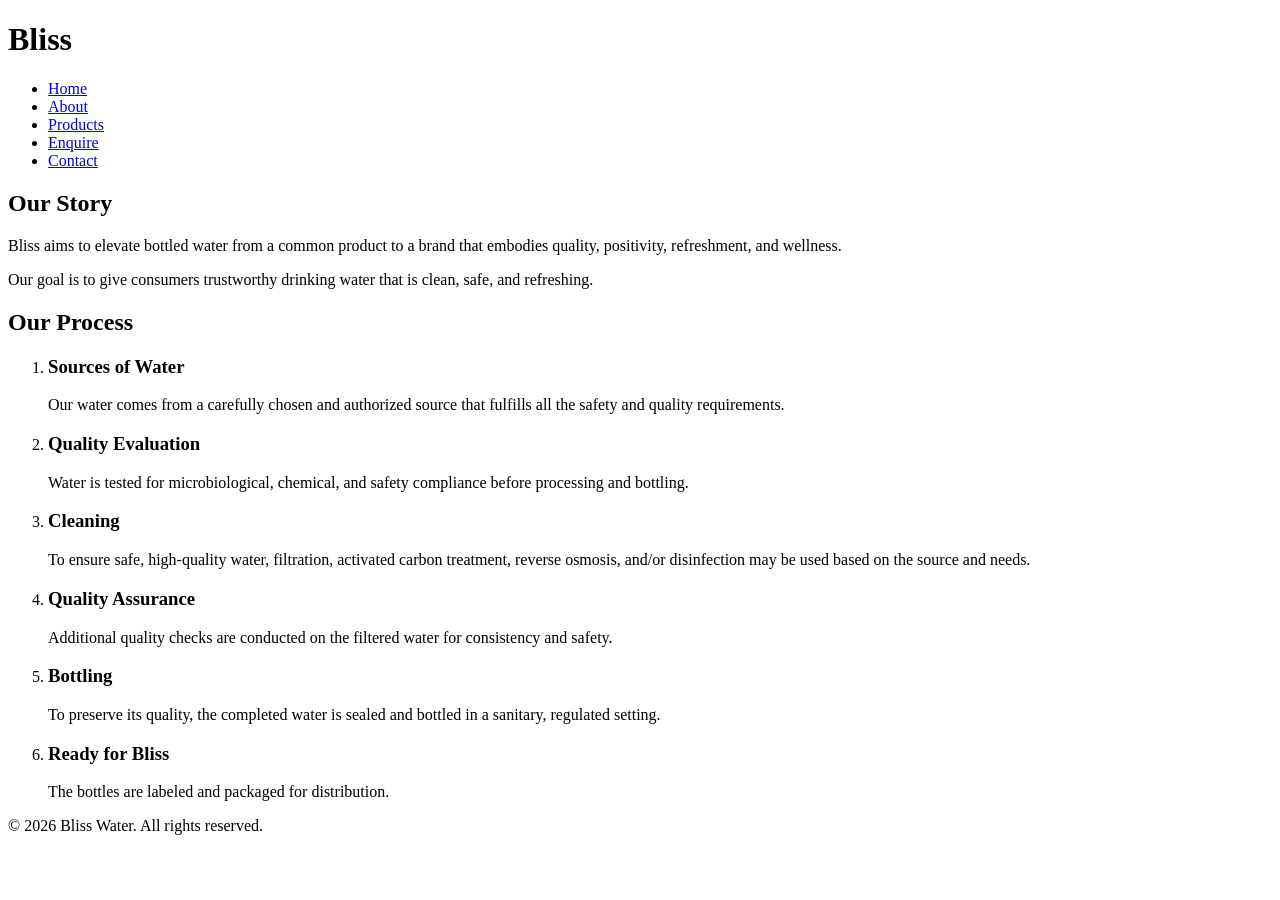
==== about.html @ 1bf96408 "Add files via upload Part 2: CSS styling and responsive design" ====
<!DOCTYPE html>
<html lang="en">
<head>
  <meta charset="UTF-8">
  <meta name = "viewport" content = "width=device-width, initial-scale=1.0">
  <title>About|Bliss Water</title>
  <link rel="stylesheet" href="css/style.css">
</head>
<body>

  <header>
    <h1>Bliss</h1>
    <nav> 
      <ul>
        <li><a href="index.html">Home</a></li>
        <li><a href="about.html">About</a></li>
        <li><a href="products.html">Products</a></li>
        <li><a href="enquiry.html">Enquire</a></li>
        <li><a href="contact.html">Contact</a></li>
      </ul>
    </nav>
  </header>


  <main>
    <section class="mission">
      <h2>Our Story</h2>
      <p>Bliss aims to elevate bottled water from a common product
         to a brand that embodies quality, positivity, refreshment, and wellness.</p>
      <p>Our goal is to give consumers trustworthy drinking water
         that is clean, safe, and refreshing.</p>
    </section>

    <section class="process">
      <h2>Our Process</h2>
      <ol>
        <li>
          <h3>Sources of Water</h3>
          <p>Our water comes from a carefully chosen and
             authorized source that fulfills all the safety and quality requirements.</p>
        </li>
        <li>
          <h3>Quality Evaluation</h3>
           <p>Water is tested for microbiological, chemical, 
            and safety compliance before processing and bottling.</p>
        </li>
        <li>
          <h3>Cleaning</h3>
          <p>To ensure safe, high-quality water, filtration, 
            activated carbon treatment, reverse osmosis, and/or
            disinfection may be used based on the source and needs.</p>
        </li>
        <li>
          <h3>Quality Assurance</h3>
          <p>Additional quality checks are conducted on the filtered water
             for consistency and safety.</p>  
        </li>
        <li>
          <h3>Bottling</h3>
          <p>To preserve its quality, the completed water is
             sealed and bottled in a sanitary, regulated setting.</p>
        </li>
        <li>
          <h3>Ready for Bliss</h3>
          <p>The bottles are labeled and packaged for distribution.</p>
        </li>
      </ol>   
      
    </section>  
  </main>


  <footer>
     <p>&copy; 2026 Bliss Water. All rights reserved.</p>
  </footer>

  <script src="js/script.js"></script> 
</body>
</html>
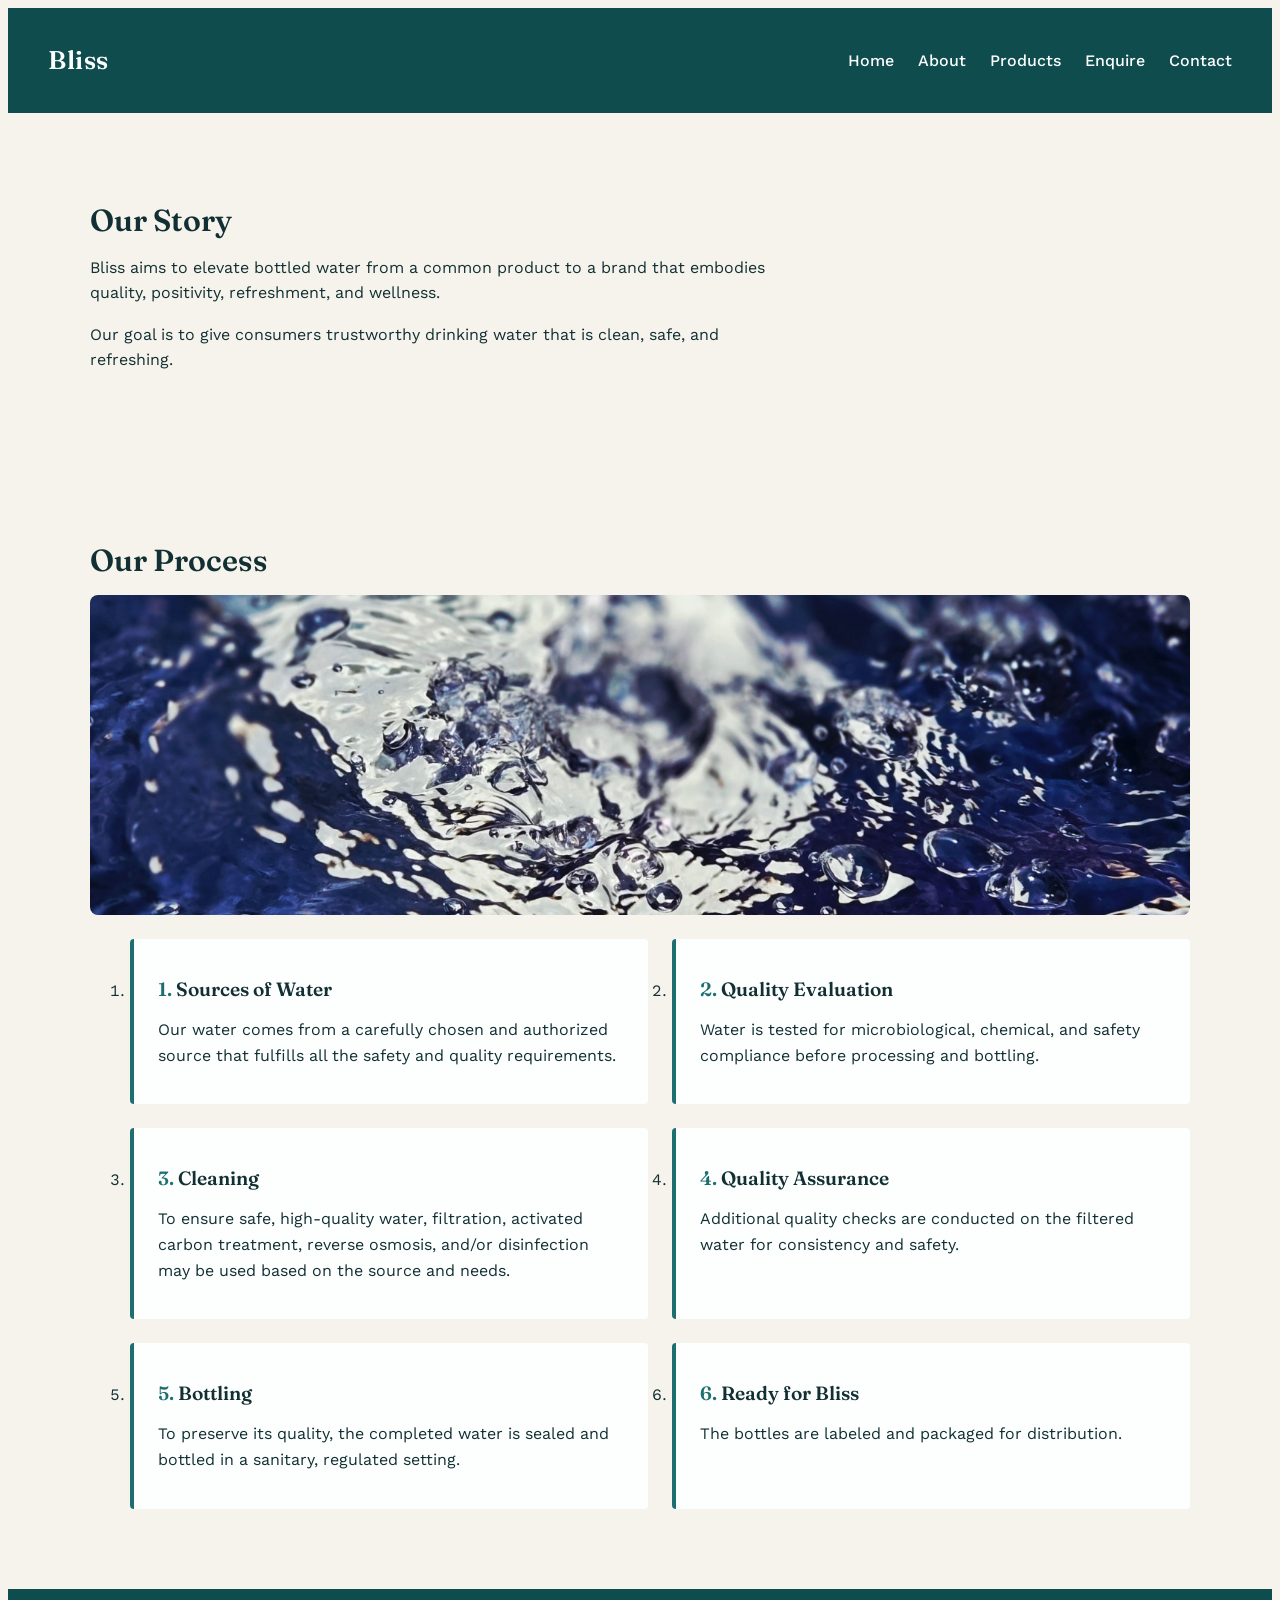
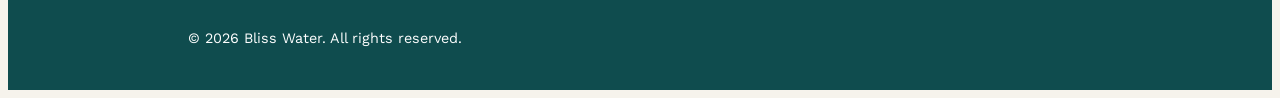
==== commit d585eb4d: "added image tags" ====
--- a/about.html
+++ b/about.html
@@ -2,15 +2,18 @@
 <html lang="en">
 <head>
   <meta charset="UTF-8">
-  <meta name = "viewport" content = "width=device-width, initial-scale=1.0">
+  <meta name="viewport" content="width=device-width, initial-scale=1.0">
   <title>About|Bliss Water</title>
+  <link rel="preconnect" href="https://fonts.googleapis.com">
+  <link rel="preconnect" href="https://fonts.gstatic.com" crossorigin>
+  <link href="https://fonts.googleapis.com/css2?family=Fraunces:opsz,wght@9..144,400;9..144,600&family=Work+Sans:wght@400;500;600&display=swap" rel="stylesheet">
   <link rel="stylesheet" href="css/style.css">
 </head>
 <body>
 
   <header>
     <h1>Bliss</h1>
-    <nav> 
+    <nav>
       <ul>
         <li><a href="index.html">Home</a></li>
         <li><a href="about.html">About</a></li>
@@ -20,7 +23,6 @@
       </ul>
     </nav>
   </header>
-
 
   <main>
     <section class="mission">
@@ -33,6 +35,7 @@
 
     <section class="process">
       <h2>Our Process</h2>
+      <img src="images/about-process.jpg" alt="Water filtration and bottling process at Bliss Water">
       <ol>
         <li>
           <h3>Sources of Water</h3>
@@ -41,19 +44,19 @@
         </li>
         <li>
           <h3>Quality Evaluation</h3>
-           <p>Water is tested for microbiological, chemical, 
+           <p>Water is tested for microbiological, chemical,
             and safety compliance before processing and bottling.</p>
         </li>
         <li>
           <h3>Cleaning</h3>
-          <p>To ensure safe, high-quality water, filtration, 
+          <p>To ensure safe, high-quality water, filtration,
             activated carbon treatment, reverse osmosis, and/or
             disinfection may be used based on the source and needs.</p>
         </li>
         <li>
           <h3>Quality Assurance</h3>
           <p>Additional quality checks are conducted on the filtered water
-             for consistency and safety.</p>  
+             for consistency and safety.</p>
         </li>
         <li>
           <h3>Bottling</h3>
@@ -64,16 +67,14 @@
           <h3>Ready for Bliss</h3>
           <p>The bottles are labeled and packaged for distribution.</p>
         </li>
-      </ol>   
-      
-    </section>  
+      </ol>
+    </section>
   </main>
-
 
   <footer>
      <p>&copy; 2026 Bliss Water. All rights reserved.</p>
   </footer>
 
-  <script src="js/script.js"></script> 
+  <script src="js/script.js"></script>
 </body>
-</html>  
+</html>
--- a/css/style.css
+++ b/css/style.css
@@ -0,0 +1,428 @@
+ margin: 0;
+  padding: 0;
+  box-sizing: border-box;
+}
+
+html {
+  font-size: 100%;
+  scroll-behavior: smooth;
+}
+
+img {
+  max-width: 100%;
+  display: block;
+}
+
+ul {
+  list-style: none;
+}
+
+a {
+  text-decoration: none;
+  color: inherit;
+}
+
+/* -----------------------------
+   2. Base styles / variables
+------------------------------ */
+:root {
+  --color-ink: #123033;
+  --color-teal: #1c6e71;
+  --color-teal-dark: #0f4c4e;
+  --color-aqua: #6fd6d9;
+  --color-sand: #f6f3ec;
+  --color-white: #fdfefe;
+  --color-coral: #e8735a;
+  --color-coral-dark: #cf5c44;
+
+  --font-heading: "Fraunces", Georgia, serif;
+  --font-body: "Work Sans", Arial, sans-serif;
+
+  --max-width: 1100px;
+}
+
+body {
+  font-family: var(--font-body);
+  font-size: 1rem;
+  line-height: 1.6;
+  color: var(--color-ink);
+  background-color: var(--color-sand);
+}
+
+h1, h2, h3 {
+  font-family: var(--font-heading);
+  font-weight: 600;
+  line-height: 1.2;
+  color: var(--color-ink);
+}
+
+h2 {
+  font-size: 1.9rem;
+  margin-bottom: 1rem;
+}
+
+h3 {
+  font-size: 1.2rem;
+  margin-bottom: 0.5rem;
+}
+
+p {
+  max-width: 65ch;
+  margin-bottom: 1rem;
+}
+
+/* -----------------------------
+   3. Header and navigation
+------------------------------ */
+header {
+  background-color: var(--color-teal-dark);
+  color: var(--color-white);
+  padding: 1rem 1.5rem;
+  display: flex;
+  flex-wrap: wrap;
+  align-items: center;
+  justify-content: space-between;
+  gap: 1rem;
+}
+
+header h1 {
+  font-size: 1.6rem;
+  color: var(--color-white);
+  letter-spacing: 0.5px;
+}
+
+header nav ul {
+  display: flex;
+  flex-wrap: wrap;
+  gap: 1.5rem;
+}
+
+header nav a {
+  font-weight: 500;
+  padding: 0.25rem 0;
+  border-bottom: 2px solid transparent;
+  transition: border-color 0.2s ease, color 0.2s ease;
+}
+
+header nav a:hover,
+header nav a:focus {
+  color: var(--color-aqua);
+  border-bottom-color: var(--color-aqua);
+}
+
+header nav a:active {
+  color: var(--color-coral);
+}
+
+/* -----------------------------
+   4. Main content wrapper
+------------------------------ */
+main {
+  display: block;
+}
+
+main section {
+  max-width: var(--max-width);
+  margin: 0 auto;
+  padding: 3rem 1.5rem;
+}
+
+/* -----------------------------
+   5. Hero (homepage)
+------------------------------ */
+.hero {
+  display: flex;
+  flex-direction: column-reverse;
+  gap: 2rem;
+  align-items: center;
+  padding-top: 2rem;
+}
+
+.hero img {
+  border-radius: 6px;
+  width: 100%;
+}
+
+.hero-text h2 {
+  font-size: 2.2rem;
+}
+
+.cta-button {
+  display: inline-block;
+  margin-top: 0.5rem;
+  background-color: var(--color-coral);
+  color: var(--color-white);
+  font-weight: 600;
+  padding: 0.75rem 1.75rem;
+  border-radius: 999px;
+  transition: background-color 0.2s ease, transform 0.15s ease;
+}
+
+.cta-button:hover,
+.cta-button:focus {
+  background-color: var(--color-coral-dark);
+}
+
+.cta-button:active {
+  transform: scale(0.97);
+}
+
+/* -----------------------------
+   6. Products page
+------------------------------ */
+.products {
+  display: grid;
+  grid-template-columns: 1fr;
+  gap: 1.5rem;
+}
+
+.products h2 {
+  grid-column: 1 / -1;
+}
+
+.product {
+  background-color: var(--color-white);
+  border: 1px solid #e2ddd0;
+  border-radius: 8px;
+  padding: 1.5rem;
+  transition: box-shadow 0.2s ease, transform 0.2s ease;
+}
+
+.product:hover {
+  box-shadow: 0 6px 16px rgba(18, 48, 51, 0.1);
+  transform: translateY(-4px);
+}
+
+.product img {
+  width: 100%;
+  height: 180px;
+  object-fit: cover;
+  border-radius: 6px;
+  margin-bottom: 0.75rem;
+}
+
+.product .price {
+  font-weight: 600;
+  color: var(--color-teal);
+  margin-top: 0.5rem;
+}
+
+.pricing-strategy {
+  background-color: var(--color-teal);
+  color: var(--color-white);
+  border-radius: 8px;
+}
+
+.pricing-strategy h2,
+.pricing-strategy p {
+  color: var(--color-white);
+}
+
+/* -----------------------------
+   7. About page
+------------------------------ */
+.mission p {
+  max-width: 70ch;
+}
+
+.process img {
+  width: 100%;
+  max-height: 320px;
+  object-fit: cover;
+  border-radius: 8px;
+  margin-bottom: 1.5rem;
+}
+
+.locations img {
+  width: 100%;
+  max-height: 260px;
+  object-fit: cover;
+  border-radius: 8px;
+  margin-bottom: 1rem;
+  grid-column: 1 / -1;
+}
+
+.process ol {
+  display: grid;
+  grid-template-columns: 1fr;
+  gap: 1.5rem;
+  counter-reset: step;
+}
+
+.process li {
+  counter-increment: step;
+  background-color: var(--color-white);
+  border-left: 4px solid var(--color-teal);
+  border-radius: 4px;
+  padding: 1.25rem 1.5rem;
+  position: relative;
+}
+
+.process li h3::before {
+  content: counter(step) ". ";
+  color: var(--color-teal);
+}
+
+/* -----------------------------
+   8. Enquiry and contact forms
+------------------------------ */
+form {
+  display: flex;
+  flex-direction: column;
+  gap: 0.4rem;
+  max-width: 500px;
+  margin-top: 1.5rem;
+}
+
+form label {
+  font-weight: 500;
+  margin-top: 0.75rem;
+}
+
+form input,
+form select,
+form textarea {
+  font-family: var(--font-body);
+  font-size: 1rem;
+  padding: 0.6rem 0.75rem;
+  border: 1px solid #cfc8b8;
+  border-radius: 6px;
+  background-color: var(--color-white);
+  color: var(--color-ink);
+}
+
+form input:focus,
+form select:focus,
+form textarea:focus {
+  outline: none;
+  border-color: var(--color-teal);
+  box-shadow: 0 0 0 3px rgba(28, 110, 113, 0.15);
+}
+
+form textarea {
+  resize: vertical;
+}
+
+form button {
+  align-self: flex-start;
+  margin-top: 1.25rem;
+  background-color: var(--color-teal);
+  color: var(--color-white);
+  font-weight: 600;
+  border: none;
+  padding: 0.75rem 1.75rem;
+  border-radius: 999px;
+  cursor: pointer;
+  transition: background-color 0.2s ease;
+}
+
+form button:hover,
+form button:focus {
+  background-color: var(--color-teal-dark);
+}
+
+form button:active {
+  background-color: var(--color-coral);
+}
+
+/* -----------------------------
+   9. Contact page - locations and map
+------------------------------ */
+.locations {
+  display: grid;
+  grid-template-columns: 1fr;
+  gap: 1rem;
+}
+
+.location {
+  background-color: var(--color-white);
+  border-radius: 8px;
+  padding: 1.25rem 1.5rem;
+}
+
+.contact-details {
+  max-width: none;
+  font-weight: 500;
+}
+
+.map iframe {
+  width: 100%;
+  height: 350px;
+  border-radius: 8px;
+  border: 0;
+}
+
+/* -----------------------------
+   10. Footer
+------------------------------ */
+footer {
+  background-color: var(--color-teal-dark);
+  color: var(--color-white);
+  text-align: center;
+  padding: 1.5rem;
+  font-size: 0.9rem;
+}
+
+/* ==========================================================================
+   11. Responsive design
+   ========================================================================== */
+
+/* Tablet and up (~601px) */
+@media (min-width: 38em) {
+  .products {
+    grid-template-columns: repeat(2, 1fr);
+  }
+
+  .locations {
+    grid-template-columns: repeat(2, 1fr);
+  }
+}
+
+/* Desktop (~1024px) */
+@media (min-width: 64em) {
+  header {
+    padding: 1.25rem 2.5rem;
+  }
+
+  main section {
+    padding: 4rem 2rem;
+  }
+
+  .hero {
+    flex-direction: row;
+    text-align: left;
+  }
+
+  .hero img,
+  .hero-text {
+    flex: 1;
+  }
+
+  .hero-text h2 {
+    font-size: 2.6rem;
+  }
+
+  .products {
+    grid-template-columns: repeat(3, 1fr);
+  }
+
+  .process ol {
+    grid-template-columns: repeat(2, 1fr);
+  }
+
+  .locations {
+    grid-template-columns: repeat(2, 1fr);
+    align-items: start;
+  }
+}
+
+/* Small mobile tweak (~400px and below) */
+@media (max-width: 25em) {
+  h2 {
+    font-size: 1.5rem;
+  }
+
+  header nav ul {
+    gap: 1rem;
+  }
+} 
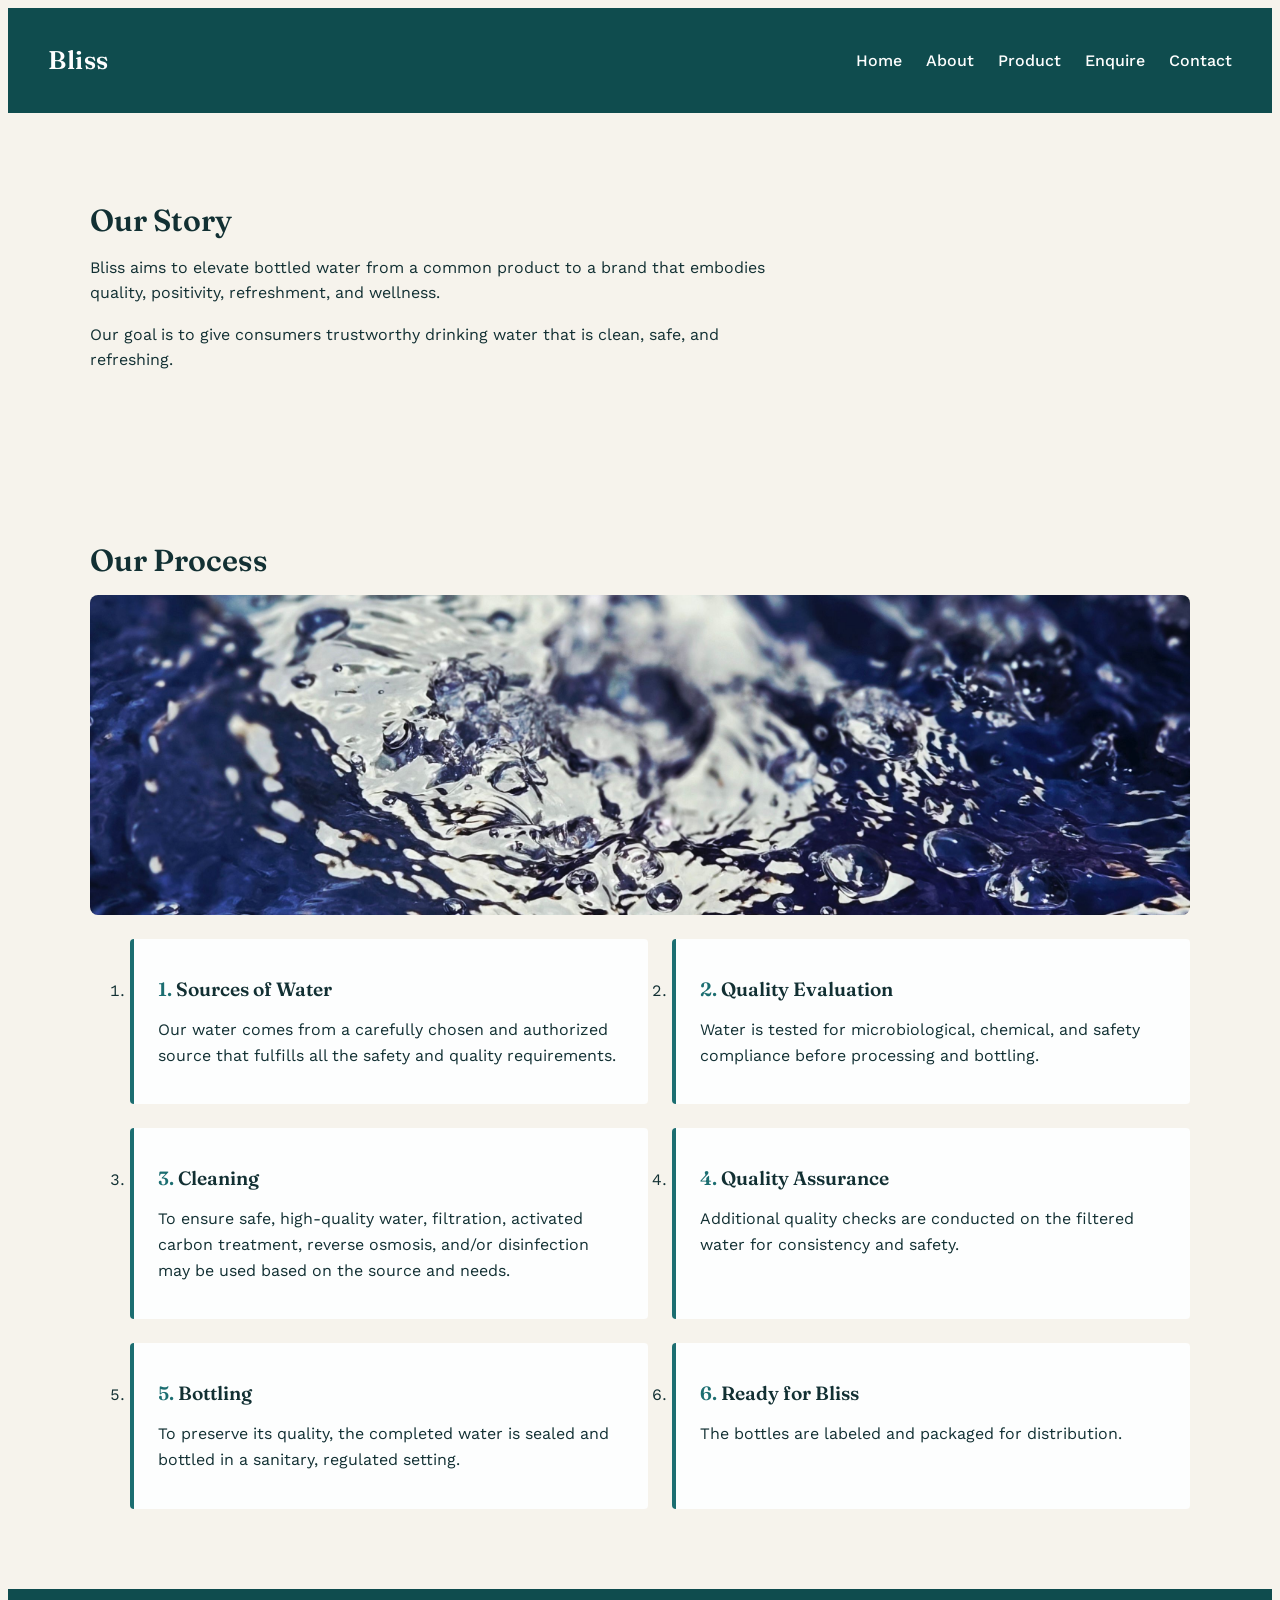
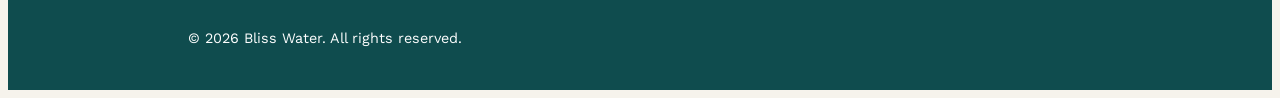
==== commit 1956592d: "Fix navigation links" ====
--- a/about.html
+++ b/about.html
@@ -17,7 +17,7 @@
       <ul>
         <li><a href="index.html">Home</a></li>
         <li><a href="about.html">About</a></li>
-        <li><a href="products.html">Products</a></li>
+        <li><a href="product.html">Product</a></li>
         <li><a href="enquiry.html">Enquire</a></li>
         <li><a href="contact.html">Contact</a></li>
       </ul>
